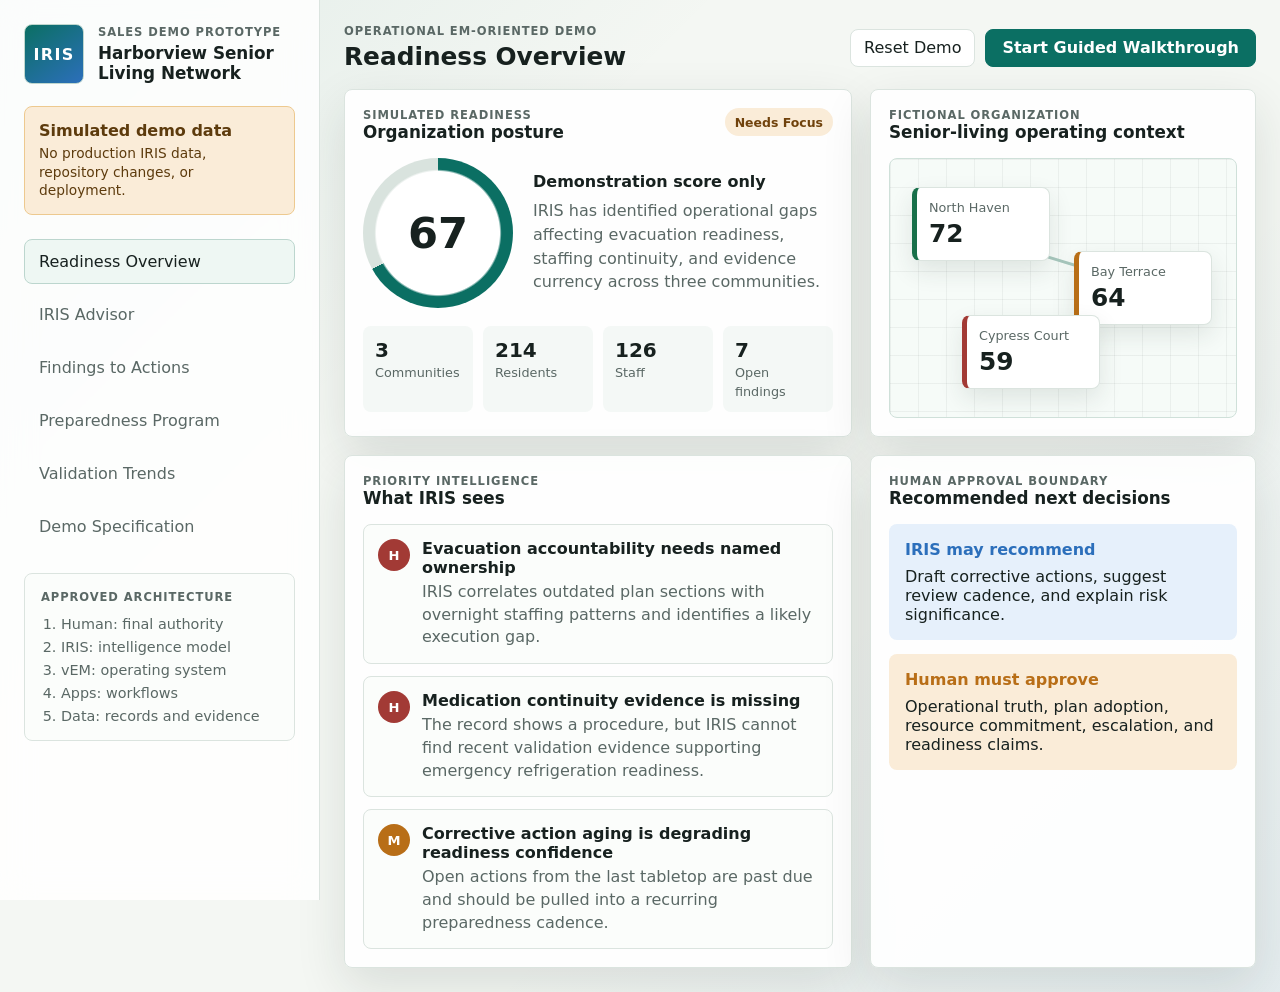
==== index.html @ 48ffd9d0 "Add files via upload" ====
<!doctype html>
<html lang="en">
  <head>
    <meta charset="UTF-8" />
    <meta name="viewport" content="width=device-width, initial-scale=1.0" />
    <title>IRIS Sales Demo Prototype</title>
    <link rel="stylesheet" href="styles.css" />
  </head>
  <body>
    <div class="app-shell">
      <aside class="sidebar" aria-label="Demo navigation">
        <div class="brand-block">
          <div class="brand-mark">IRIS</div>
          <div>
            <p class="eyebrow">Sales Demo Prototype</p>
            <h1>Harborview Senior Living Network</h1>
          </div>
        </div>

        <div class="simulation-banner">
          <strong>Simulated demo data</strong>
          <span>No production IRIS data, repository changes, or deployment.</span>
        </div>

        <nav class="nav-list">
          <button class="nav-item active" data-view="overview">Readiness Overview</button>
          <button class="nav-item" data-view="advisor">IRIS Advisor</button>
          <button class="nav-item" data-view="actions">Findings to Actions</button>
          <button class="nav-item" data-view="program">Preparedness Program</button>
          <button class="nav-item" data-view="validation">Validation Trends</button>
          <button class="nav-item" data-view="spec">Demo Specification</button>
        </nav>

        <div class="architecture-card">
          <p class="eyebrow">Approved Architecture</p>
          <ol>
            <li>Human: final authority</li>
            <li>IRIS: intelligence model</li>
            <li>vEM: operating system</li>
            <li>Apps: workflows</li>
            <li>Data: records and evidence</li>
          </ol>
        </div>
      </aside>

      <main>
        <header class="topbar">
          <div>
            <p class="eyebrow">Operational EM-Oriented Demo</p>
            <h2 id="view-title">Readiness Overview</h2>
          </div>
          <div class="topbar-actions">
            <button class="secondary-button" id="reset-demo" type="button">Reset Demo</button>
            <button class="primary-button" id="tour-toggle" type="button">Start Guided Walkthrough</button>
          </div>
        </header>

        <section class="tour-panel hidden" id="tour-panel" aria-live="polite">
          <div>
            <p class="eyebrow">Guided Sales Walkthrough</p>
            <h3 id="tour-title">Opening posture</h3>
            <p id="tour-copy"></p>
          </div>
          <div class="tour-controls">
            <button class="icon-button" id="tour-prev" type="button" aria-label="Previous walkthrough step">Prev</button>
            <span id="tour-progress"></span>
            <button class="icon-button" id="tour-next" type="button" aria-label="Next walkthrough step">Next</button>
          </div>
        </section>

        <section class="view active" id="overview" data-title="Readiness Overview">
          <div class="workspace-grid overview-grid">
            <section class="panel score-panel">
              <div class="panel-heading">
                <div>
                  <p class="eyebrow">Simulated Readiness</p>
                  <h3>Organization posture</h3>
                </div>
                <span class="status-pill warning">Needs Focus</span>
              </div>
              <div class="score-wrap">
                <div class="score-ring" style="--score: 67">
                  <span>67</span>
                </div>
                <div>
                  <p class="score-label">Demonstration score only</p>
                  <p>
                    IRIS has identified operational gaps affecting evacuation readiness,
                    staffing continuity, and evidence currency across three communities.
                  </p>
                </div>
              </div>
              <div class="metric-strip">
                <div><strong>3</strong><span>Communities</span></div>
                <div><strong>214</strong><span>Residents</span></div>
                <div><strong>126</strong><span>Staff</span></div>
                <div><strong>7</strong><span>Open findings</span></div>
              </div>
            </section>

            <section class="panel facility-panel">
              <div class="panel-heading">
                <div>
                  <p class="eyebrow">Fictional Organization</p>
                  <h3>Senior-living operating context</h3>
                </div>
              </div>
              <div class="facility-visual" role="img" aria-label="Stylized diagram of three senior living communities and their readiness condition">
                <div class="facility-node high">
                  <span>North Haven</span>
                  <strong>72</strong>
                </div>
                <div class="facility-node medium">
                  <span>Bay Terrace</span>
                  <strong>64</strong>
                </div>
                <div class="facility-node low">
                  <span>Cypress Court</span>
                  <strong>59</strong>
                </div>
                <div class="signal-line line-a"></div>
                <div class="signal-line line-b"></div>
              </div>
            </section>

            <section class="panel">
              <div class="panel-heading">
                <div>
                  <p class="eyebrow">Priority Intelligence</p>
                  <h3>What IRIS sees</h3>
                </div>
              </div>
              <div class="priority-list" id="priority-list"></div>
            </section>

            <section class="panel">
              <div class="panel-heading">
                <div>
                  <p class="eyebrow">Human Approval Boundary</p>
                  <h3>Recommended next decisions</h3>
                </div>
              </div>
              <div class="approval-lane">
                <div>
                  <span class="lane-label">IRIS may recommend</span>
                  <p>Draft corrective actions, suggest review cadence, and explain risk significance.</p>
                </div>
                <div>
                  <span class="lane-label human">Human must approve</span>
                  <p>Operational truth, plan adoption, resource commitment, escalation, and readiness claims.</p>
                </div>
              </div>
            </section>
          </div>
        </section>

        <section class="view" id="advisor" data-title="Contextual IRIS Advisor">
          <div class="workspace-grid advisor-grid">
            <section class="panel advisor-main">
              <div class="panel-heading">
                <div>
                  <p class="eyebrow">IRIS Advisor</p>
                  <h3>Contextual operational guidance</h3>
                </div>
                <span class="status-pill">Advisory Only</span>
              </div>
              <div class="advisor-transcript" id="advisor-transcript"></div>
              <div class="advisor-prompts" id="advisor-prompts"></div>
            </section>
            <section class="panel">
              <div class="panel-heading">
                <div>
                  <p class="eyebrow">Reasoning Trace</p>
                  <h3>Separated intelligence layers</h3>
                </div>
              </div>
              <div class="trace-stack">
                <div><strong>Records</strong><span>Plans, exercises, tasks, contacts</span></div>
                <div><strong>Events</strong><span>What happened operationally</span></div>
                <div><strong>Signals</strong><span>What the event may indicate</span></div>
                <div><strong>IRIS synthesis</strong><span>Explainable advisory interpretation</span></div>
                <div><strong>Human decision</strong><span>Approval, rejection, adjustment, escalation</span></div>
              </div>
            </section>
          </div>
        </section>

        <section class="view" id="actions" data-title="Findings to Actions">
          <div class="workspace-grid actions-grid">
            <section class="panel">
              <div class="panel-heading">
                <div>
                  <p class="eyebrow">Simulated Findings</p>
                  <h3>Operational gaps</h3>
                </div>
              </div>
              <div class="finding-list" id="finding-list"></div>
            </section>
            <section class="panel action-detail">
              <div class="panel-heading">
                <div>
                  <p class="eyebrow">vEM Workflow</p>
                  <h3 id="action-title">Select a finding</h3>
                </div>
              </div>
              <div id="action-detail"></div>
            </section>
          </div>
        </section>

        <section class="view" id="program" data-title="Recurring Preparedness Program">
          <div class="workspace-grid program-grid">
            <section class="panel program-board">
              <div class="panel-heading">
                <div>
                  <p class="eyebrow">Preparedness Program</p>
                  <h3>90-day operational cadence</h3>
                </div>
              </div>
              <div class="program-columns" id="program-columns"></div>
            </section>
            <section class="panel">
              <div class="panel-heading">
                <div>
                  <p class="eyebrow">Cadence Logic</p>
                  <h3>How IRIS sustains readiness</h3>
                </div>
              </div>
              <div class="cadence-list">
                <div><strong>Operational period</strong><span>Creates a reporting window and readiness snapshot.</span></div>
                <div><strong>Preparedness initiative</strong><span>Anchors a strategic improvement effort.</span></div>
                <div><strong>Evidence refresh</strong><span>Checks whether supporting documentation is current.</span></div>
                <div><strong>Leadership review</strong><span>Requires accountable human acceptance before status changes.</span></div>
              </div>
            </section>
          </div>
        </section>

        <section class="view" id="validation" data-title="Illustrative Validation Trends">
          <div class="workspace-grid validation-grid">
            <section class="panel trend-panel">
              <div class="panel-heading">
                <div>
                  <p class="eyebrow">Illustrative Trends</p>
                  <h3>Preparedness indicators over time</h3>
                </div>
                <span class="status-pill">Not Validated Claims</span>
              </div>
              <div class="trend-chart" id="trend-chart"></div>
            </section>
            <section class="panel">
              <div class="panel-heading">
                <div>
                  <p class="eyebrow">Validation Guardrails</p>
                  <h3>What this demo can and cannot claim</h3>
                </div>
              </div>
              <div class="guardrail-list">
                <div><strong>Can show</strong><span>How IRIS organizes evidence, trends, and readiness conversations.</span></div>
                <div><strong>Cannot claim</strong><span>That simulated scores are independently validated measures of real-world readiness.</span></div>
                <div><strong>Requires approval</strong><span>Any customer-facing certification, compliance assertion, or operational readiness attestation.</span></div>
              </div>
            </section>
          </div>
        </section>

        <section class="view" id="spec" data-title="Scoped Sales-Demo Specification">
          <div class="workspace-grid spec-grid">
            <section class="panel">
              <div class="panel-heading">
                <div>
                  <p class="eyebrow">Prototype Specification</p>
                  <h3>What this sales demo is</h3>
                </div>
              </div>
              <div class="spec-list">
                <div><strong>Audience</strong><span>Operational emergency-management buyers and senior-living executives.</span></div>
                <div><strong>Demo pattern</strong><span>Operational workspace with a guided sales walkthrough overlay.</span></div>
                <div><strong>Fictional account</strong><span>Harborview Senior Living Network, three communities, simulated residents and staff.</span></div>
                <div><strong>Primary story</strong><span>IRIS identifies readiness concerns, explains their significance, turns findings into actions, sustains a preparedness cadence, and tracks evidence-informed improvement.</span></div>
                <div><strong>Implementation boundary</strong><span>Standalone local prototype only. No production IRIS changes and no deployment.</span></div>
              </div>
            </section>
            <section class="panel">
              <div class="panel-heading">
                <div>
                  <p class="eyebrow">Architecture Fit</p>
                  <h3>Preserved IRIS/vEM model</h3>
                </div>
              </div>
              <div class="architecture-map">
                <div><span>Human</span><strong>Approves operational truth and decisions</strong></div>
                <div><span>IRIS</span><strong>Reasons, interprets, synthesizes, advises</strong></div>
                <div><span>vEM</span><strong>Runs workflows, records, tasks, programs, reporting</strong></div>
                <div><span>Apps</span><strong>ReadyAssess, PlanBuilder, HSEEPBuilder-style workflows</strong></div>
                <div><span>Data</span><strong>Profiles, risks, exercises, tasks, events, signals, evidence</strong></div>
              </div>
            </section>
          </div>
        </section>
      </main>
    </div>

    <script src="app.js"></script>
  </body>
</html>
---- styles.css ----
:root {
  --ink: #17211f;
  --muted: #5a6865;
  --line: #dbe4df;
  --bg: #f4f7f3;
  --panel: #ffffff;
  --accent: #0b6f63;
  --accent-2: #2c6fbb;
  --amber: #b86e17;
  --red: #a23a35;
  --green: #18704a;
  --soft-green: #e3f2eb;
  --soft-blue: #e6f0fb;
  --soft-amber: #faecd8;
  --shadow: 0 18px 50px rgba(21, 40, 35, 0.12);
}

* {
  box-sizing: border-box;
}

body {
  margin: 0;
  min-height: 100vh;
  color: var(--ink);
  background:
    linear-gradient(135deg, rgba(11, 111, 99, 0.08), transparent 32%),
    linear-gradient(315deg, rgba(44, 111, 187, 0.08), transparent 35%),
    var(--bg);
  font-family:
    Inter, ui-sans-serif, system-ui, -apple-system, BlinkMacSystemFont, "Segoe UI",
    sans-serif;
}

button {
  font: inherit;
}

.app-shell {
  display: grid;
  grid-template-columns: 320px minmax(0, 1fr);
  min-height: 100vh;
}

.sidebar {
  position: sticky;
  top: 0;
  height: 100vh;
  padding: 24px;
  border-right: 1px solid var(--line);
  background: rgba(255, 255, 255, 0.84);
  backdrop-filter: blur(16px);
  overflow-y: auto;
}

.brand-block {
  display: grid;
  grid-template-columns: 60px 1fr;
  gap: 14px;
  align-items: center;
  margin-bottom: 22px;
}

.brand-mark {
  display: grid;
  place-items: center;
  height: 60px;
  border: 1px solid #bfd7ce;
  border-radius: 8px;
  color: #ffffff;
  background: linear-gradient(145deg, #0b6f63, #2c6fbb);
  font-weight: 800;
  letter-spacing: 0.08em;
}

h1,
h2,
h3,
p {
  margin: 0;
}

h1 {
  margin-top: 4px;
  font-size: 1.05rem;
  line-height: 1.2;
}

h2 {
  margin-top: 4px;
  font-size: 1.55rem;
}

h3 {
  font-size: 1.05rem;
}

.eyebrow {
  color: var(--muted);
  font-size: 0.72rem;
  font-weight: 800;
  letter-spacing: 0.08em;
  text-transform: uppercase;
}

.simulation-banner {
  display: grid;
  gap: 4px;
  margin-bottom: 24px;
  padding: 14px;
  border: 1px solid #edc98f;
  border-radius: 8px;
  background: var(--soft-amber);
  color: #5d3b0d;
}

.simulation-banner span {
  font-size: 0.86rem;
  line-height: 1.35;
}

.nav-list {
  display: grid;
  gap: 8px;
}

.nav-item {
  width: 100%;
  padding: 12px 14px;
  border: 1px solid transparent;
  border-radius: 8px;
  color: var(--muted);
  background: transparent;
  text-align: left;
  cursor: pointer;
}

.nav-item:hover,
.nav-item.active {
  border-color: #bcd6ce;
  color: var(--ink);
  background: #eef7f3;
}

.architecture-card {
  margin-top: 24px;
  padding: 16px;
  border: 1px solid var(--line);
  border-radius: 8px;
  background: #fbfdfb;
}

.architecture-card ol {
  display: grid;
  gap: 7px;
  margin: 12px 0 0;
  padding-left: 20px;
  color: var(--muted);
  font-size: 0.9rem;
}

main {
  padding: 24px;
  min-width: 0;
}

.topbar {
  display: flex;
  justify-content: space-between;
  gap: 18px;
  align-items: center;
  margin-bottom: 18px;
}

.topbar-actions,
.tour-controls,
.advisor-prompts {
  display: flex;
  gap: 10px;
  flex-wrap: wrap;
  align-items: center;
}

.primary-button,
.secondary-button,
.icon-button,
.prompt-button {
  min-height: 38px;
  border-radius: 8px;
  cursor: pointer;
}

.primary-button {
  border: 1px solid #0b6f63;
  color: #ffffff;
  background: var(--accent);
  padding: 0 16px;
  font-weight: 700;
}

.secondary-button,
.icon-button,
.prompt-button {
  border: 1px solid var(--line);
  color: var(--ink);
  background: #ffffff;
  padding: 0 13px;
}

.tour-panel {
  display: flex;
  justify-content: space-between;
  gap: 18px;
  align-items: center;
  margin-bottom: 18px;
  padding: 16px;
  border: 1px solid #b9d0e9;
  border-radius: 8px;
  background: #edf5ff;
  box-shadow: var(--shadow);
}

.tour-panel p:last-child {
  margin-top: 6px;
  color: var(--muted);
  line-height: 1.45;
}

.hidden,
.view {
  display: none;
}

.view.active {
  display: block;
}

.workspace-grid {
  display: grid;
  gap: 18px;
}

.overview-grid {
  grid-template-columns: 1.25fr 0.95fr;
}

.advisor-grid,
.actions-grid,
.program-grid,
.validation-grid,
.spec-grid {
  grid-template-columns: minmax(0, 1.4fr) minmax(300px, 0.8fr);
}

.panel {
  min-width: 0;
  padding: 18px;
  border: 1px solid var(--line);
  border-radius: 8px;
  background: rgba(255, 255, 255, 0.92);
  box-shadow: var(--shadow);
}

.panel-heading {
  display: flex;
  justify-content: space-between;
  gap: 12px;
  align-items: start;
  margin-bottom: 16px;
}

.status-pill {
  display: inline-flex;
  align-items: center;
  min-height: 28px;
  padding: 0 10px;
  border-radius: 999px;
  color: #1b4c38;
  background: var(--soft-green);
  font-size: 0.78rem;
  font-weight: 800;
  white-space: nowrap;
}

.status-pill.warning {
  color: #70420c;
  background: var(--soft-amber);
}

.score-wrap {
  display: grid;
  grid-template-columns: 150px 1fr;
  gap: 20px;
  align-items: center;
}

.score-ring {
  --size: 150px;
  display: grid;
  place-items: center;
  width: var(--size);
  height: var(--size);
  border-radius: 50%;
  background:
    radial-gradient(circle at center, white 58%, transparent 60%),
    conic-gradient(var(--accent) calc(var(--score) * 1%), #d9e3de 0);
}

.score-ring span {
  font-size: 2.7rem;
  font-weight: 850;
}

.score-label {
  margin-bottom: 8px;
  font-weight: 800;
}

.score-wrap p:last-child {
  color: var(--muted);
  line-height: 1.48;
}

.metric-strip {
  display: grid;
  grid-template-columns: repeat(4, 1fr);
  gap: 10px;
  margin-top: 18px;
}

.metric-strip div {
  padding: 12px;
  border-radius: 8px;
  background: #f4f8f6;
}

.metric-strip strong {
  display: block;
  font-size: 1.25rem;
}

.metric-strip span {
  color: var(--muted);
  font-size: 0.8rem;
}

.facility-visual {
  position: relative;
  min-height: 260px;
  border: 1px solid #cfe0d9;
  border-radius: 8px;
  background:
    linear-gradient(90deg, rgba(23, 33, 31, 0.05) 1px, transparent 1px),
    linear-gradient(rgba(23, 33, 31, 0.05) 1px, transparent 1px),
    #f6fbf8;
  background-size: 28px 28px;
  overflow: hidden;
}

.facility-node {
  position: absolute;
  z-index: 2;
  display: grid;
  gap: 4px;
  width: 138px;
  padding: 12px;
  border: 1px solid var(--line);
  border-radius: 8px;
  background: #ffffff;
  box-shadow: 0 10px 24px rgba(35, 55, 49, 0.11);
}

.facility-node span {
  color: var(--muted);
  font-size: 0.8rem;
}

.facility-node strong {
  font-size: 1.55rem;
}

.facility-node.high {
  left: 22px;
  top: 28px;
  border-left: 5px solid var(--green);
}

.facility-node.medium {
  right: 24px;
  top: 92px;
  border-left: 5px solid var(--amber);
}

.facility-node.low {
  left: 72px;
  bottom: 28px;
  border-left: 5px solid var(--red);
}

.signal-line {
  position: absolute;
  height: 3px;
  border-radius: 999px;
  background: #a8c8be;
  transform-origin: left center;
}

.line-a {
  left: 143px;
  top: 92px;
  width: 170px;
  transform: rotate(17deg);
}

.line-b {
  left: 165px;
  bottom: 82px;
  width: 142px;
  transform: rotate(-24deg);
}

.priority-list,
.finding-list,
.advisor-transcript,
.program-columns,
.spec-list,
.guardrail-list,
.cadence-list,
.trace-stack,
.architecture-map {
  display: grid;
  gap: 12px;
}

.priority-item,
.finding-item,
.transcript-item,
.program-card,
.spec-list div,
.guardrail-list div,
.cadence-list div,
.trace-stack div,
.architecture-map div {
  padding: 14px;
  border: 1px solid var(--line);
  border-radius: 8px;
  background: #fbfdfb;
}

.priority-item strong,
.finding-item strong,
.program-card strong,
.spec-list strong,
.guardrail-list strong,
.cadence-list strong,
.trace-stack strong,
.architecture-map strong {
  display: block;
  margin-bottom: 4px;
}

.priority-item span,
.finding-item span,
.program-card span,
.spec-list span,
.guardrail-list span,
.cadence-list span,
.trace-stack span,
.architecture-map span {
  color: var(--muted);
  line-height: 1.42;
}

.priority-item {
  display: grid;
  grid-template-columns: auto 1fr;
  gap: 12px;
}

.severity {
  display: grid;
  place-items: center;
  width: 32px;
  height: 32px;
  border-radius: 50%;
  color: #ffffff;
  background: var(--accent);
  font-size: 0.82rem;
  font-weight: 900;
}

.severity.high {
  background: var(--red);
}

.severity.medium {
  background: var(--amber);
}

.approval-lane {
  display: grid;
  gap: 14px;
}

.approval-lane div {
  padding: 16px;
  border-radius: 8px;
  background: var(--soft-blue);
}

.approval-lane div:last-child {
  background: var(--soft-amber);
}

.lane-label {
  display: block;
  margin-bottom: 8px;
  color: var(--accent-2);
  font-weight: 850;
}

.lane-label.human {
  color: var(--amber);
}

.advisor-main {
  min-height: 590px;
}

.advisor-transcript {
  margin-bottom: 16px;
}

.transcript-item {
  max-width: 760px;
}

.transcript-item.user {
  margin-left: auto;
  background: #eef7f3;
}

.transcript-item strong {
  display: block;
  margin-bottom: 6px;
}

.transcript-item p {
  color: var(--muted);
  line-height: 1.5;
}

.prompt-button {
  min-height: 40px;
}

.finding-item {
  cursor: pointer;
}

.finding-item.active {
  border-color: #88b9aa;
  background: #eef7f3;
}

.finding-meta {
  display: flex;
  gap: 8px;
  flex-wrap: wrap;
  margin-top: 10px;
}

.tag {
  padding: 4px 8px;
  border-radius: 999px;
  background: #eef2f0;
  color: #3d4d49;
  font-size: 0.74rem;
  font-weight: 750;
}

.action-detail-body {
  display: grid;
  gap: 14px;
}

.workflow-step {
  padding: 14px;
  border-left: 4px solid var(--accent);
  border-radius: 8px;
  background: #f8fbfa;
}

.workflow-step.approval {
  border-left-color: var(--amber);
  background: #fff8ee;
}

.program-columns {
  grid-template-columns: repeat(3, 1fr);
  align-items: start;
}

.program-column {
  display: grid;
  gap: 10px;
  min-height: 420px;
  padding: 12px;
  border: 1px solid var(--line);
  border-radius: 8px;
  background: #f7faf8;
}

.program-column h4 {
  margin: 0;
  font-size: 0.9rem;
}

.program-card {
  background: #ffffff;
}

.trend-chart {
  display: grid;
  gap: 18px;
}

.trend-row {
  display: grid;
  grid-template-columns: 190px 1fr 44px;
  gap: 12px;
  align-items: center;
}

.trend-row span {
  color: var(--muted);
  font-size: 0.9rem;
}

.trend-track {
  position: relative;
  height: 36px;
  border-radius: 999px;
  background: #e8efec;
  overflow: hidden;
}

.trend-fill {
  height: 100%;
  border-radius: inherit;
  background: linear-gradient(90deg, var(--accent), var(--accent-2));
}

.trend-start {
  position: absolute;
  top: 8px;
  width: 2px;
  height: 20px;
  background: rgba(255, 255, 255, 0.95);
}

.architecture-map div {
  display: grid;
  grid-template-columns: 100px 1fr;
  gap: 12px;
  align-items: center;
}

.architecture-map span {
  color: var(--accent);
  font-weight: 850;
}

@media (max-width: 980px) {
  .app-shell {
    grid-template-columns: 1fr;
  }

  .sidebar {
    position: static;
    height: auto;
  }

  .nav-list {
    grid-template-columns: repeat(2, minmax(0, 1fr));
  }

  .overview-grid,
  .advisor-grid,
  .actions-grid,
  .program-grid,
  .validation-grid,
  .spec-grid {
    grid-template-columns: 1fr;
  }
}

@media (max-width: 680px) {
  main,
  .sidebar {
    padding: 16px;
  }

  .topbar,
  .tour-panel,
  .score-wrap {
    display: grid;
  }

  .nav-list,
  .metric-strip,
  .program-columns {
    grid-template-columns: 1fr;
  }

  .trend-row {
    grid-template-columns: 1fr;
  }

  .architecture-map div {
    grid-template-columns: 1fr;
  }
}
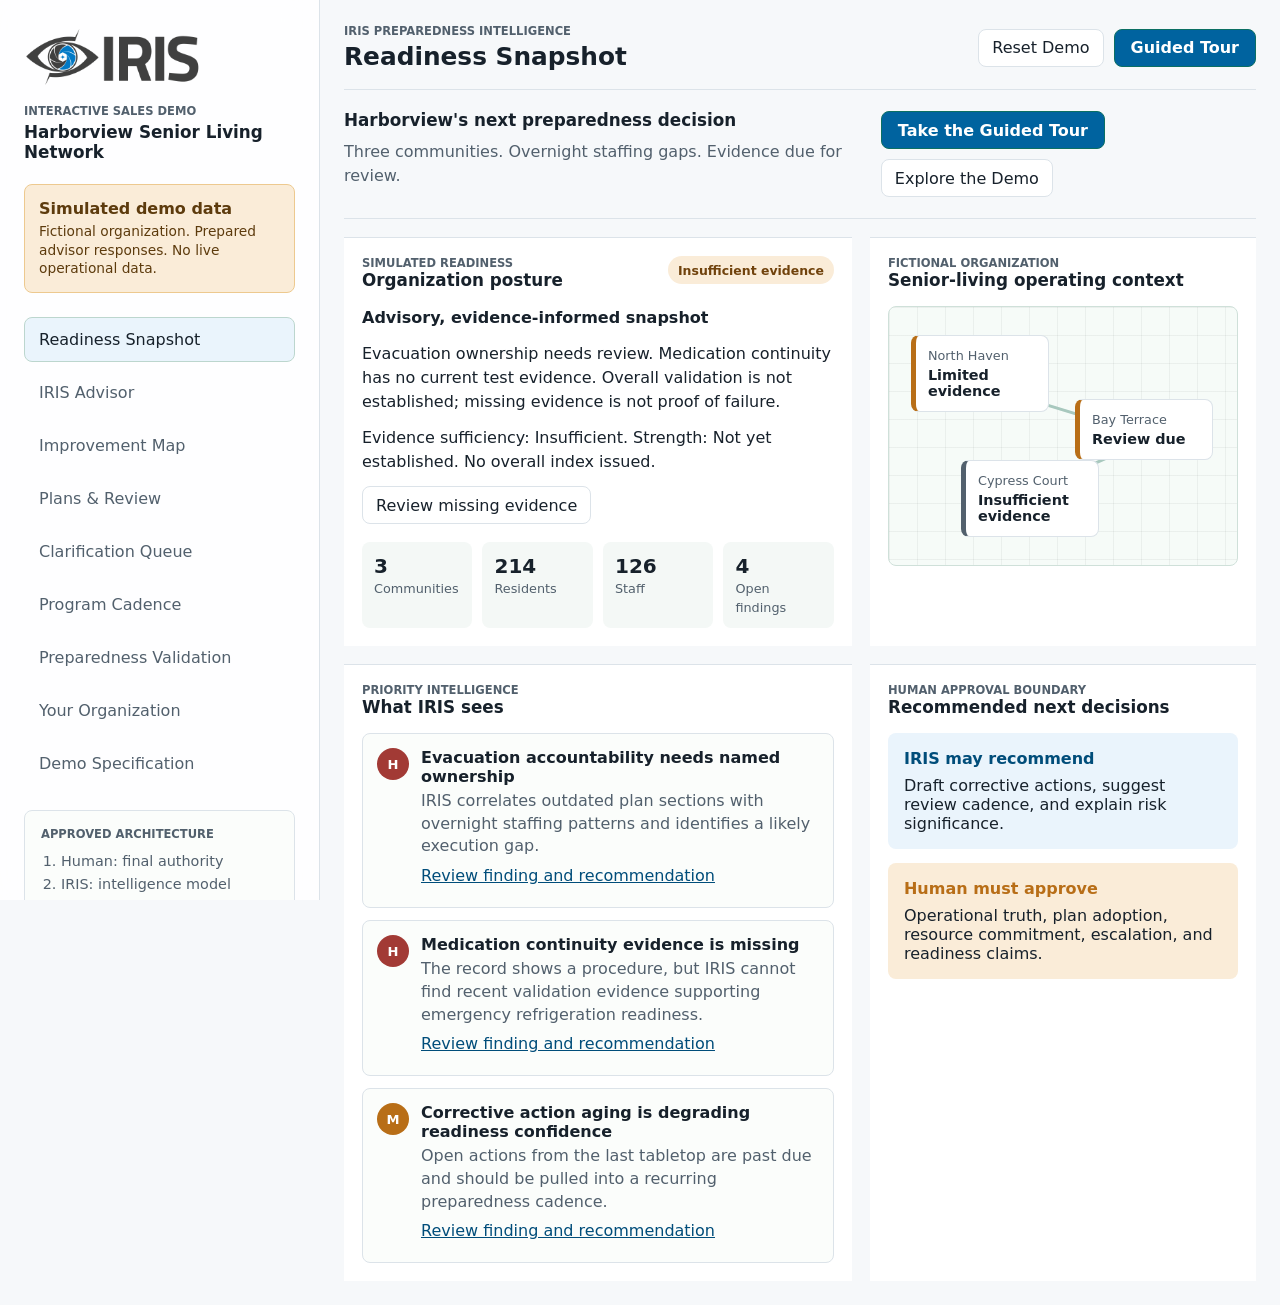
==== commit 90943460: "Add files via upload" ====
--- a/index.html
+++ b/index.html
@@ -3,31 +3,35 @@
   <head>
     <meta charset="UTF-8" />
     <meta name="viewport" content="width=device-width, initial-scale=1.0" />
-    <title>IRIS Sales Demo Prototype</title>
+    <title>IRIS | Senior Living Preparedness Demo</title>
+    <meta name="description" content="Explore IRIS preparedness intelligence and vEM workflows through a fictional senior-living organization. All data and advisor responses are simulated." />
     <link rel="stylesheet" href="styles.css" />
   </head>
   <body>
     <div class="app-shell">
       <aside class="sidebar" aria-label="Demo navigation">
         <div class="brand-block">
-          <div class="brand-mark">IRIS</div>
+          <img class="brand-logo" src="assets/iris-logo.png" alt="IRIS - Instinct Ready Intelligence System" />
           <div>
-            <p class="eyebrow">Sales Demo Prototype</p>
+            <p class="eyebrow">Interactive Sales Demo</p>
             <h1>Harborview Senior Living Network</h1>
           </div>
         </div>
 
         <div class="simulation-banner">
           <strong>Simulated demo data</strong>
-          <span>No production IRIS data, repository changes, or deployment.</span>
+          <span>Fictional organization. Prepared advisor responses. No live operational data.</span>
         </div>
 
         <nav class="nav-list">
-          <button class="nav-item active" data-view="overview">Readiness Overview</button>
+          <button class="nav-item active" data-view="overview">Readiness Snapshot</button>
           <button class="nav-item" data-view="advisor">IRIS Advisor</button>
-          <button class="nav-item" data-view="actions">Findings to Actions</button>
-          <button class="nav-item" data-view="program">Preparedness Program</button>
-          <button class="nav-item" data-view="validation">Validation Trends</button>
+          <button class="nav-item" data-view="actions">Improvement Map</button>
+          <button class="nav-item" data-view="plans">Plans &amp; Review</button>
+          <button class="nav-item" data-view="clarification">Clarification Queue</button>
+          <button class="nav-item" data-view="program">Program Cadence</button>
+          <button class="nav-item" data-view="validation">Preparedness Validation</button>
+          <button class="nav-item" data-view="conversation">Your Organization</button>
           <button class="nav-item" data-view="spec">Demo Specification</button>
         </nav>
 
@@ -46,29 +50,40 @@
       <main>
         <header class="topbar">
           <div>
-            <p class="eyebrow">Operational EM-Oriented Demo</p>
-            <h2 id="view-title">Readiness Overview</h2>
+            <p class="eyebrow">IRIS Preparedness Intelligence</p>
+            <h2 id="view-title" tabindex="-1">Readiness Snapshot</h2>
           </div>
           <div class="topbar-actions">
             <button class="secondary-button" id="reset-demo" type="button">Reset Demo</button>
-            <button class="primary-button" id="tour-toggle" type="button">Start Guided Walkthrough</button>
+            <button class="primary-button" id="tour-toggle" type="button">Guided Tour</button>
           </div>
         </header>
+
+        <section class="entry-band" id="entry-band" aria-label="Demo experience">
+          <div>
+            <h3>Harborview's next preparedness decision</h3>
+            <p>Three communities. Overnight staffing gaps. Evidence due for review.</p>
+          </div>
+          <div class="topbar-actions">
+            <button class="primary-button" id="start-tour" type="button">Take the Guided Tour</button>
+            <button class="secondary-button" id="explore-demo" type="button">Explore the Demo</button>
+          </div>
+        </section>
 
         <section class="tour-panel hidden" id="tour-panel" aria-live="polite">
           <div>
-            <p class="eyebrow">Guided Sales Walkthrough</p>
+            <p class="eyebrow">Harborview's Preparedness Story</p>
             <h3 id="tour-title">Opening posture</h3>
             <p id="tour-copy"></p>
           </div>
           <div class="tour-controls">
-            <button class="icon-button" id="tour-prev" type="button" aria-label="Previous walkthrough step">Prev</button>
+            <button class="icon-button" id="tour-prev" type="button" aria-label="Previous walkthrough step" title="Previous step">&#8592;</button>
             <span id="tour-progress"></span>
-            <button class="icon-button" id="tour-next" type="button" aria-label="Next walkthrough step">Next</button>
-          </div>
-        </section>
-
-        <section class="view active" id="overview" data-title="Readiness Overview">
+            <button class="icon-button" id="tour-next" type="button" aria-label="Next walkthrough step" title="Next step">&#8594;</button>
+          </div>
+        </section>
+
+        <section class="view active" id="overview" data-title="Readiness Snapshot">
           <div class="workspace-grid overview-grid">
             <section class="panel score-panel">
               <div class="panel-heading">
@@ -76,25 +91,24 @@
                   <p class="eyebrow">Simulated Readiness</p>
                   <h3>Organization posture</h3>
                 </div>
-                <span class="status-pill warning">Needs Focus</span>
+                <span class="status-pill warning">Insufficient evidence</span>
               </div>
               <div class="score-wrap">
-                <div class="score-ring" style="--score: 67">
-                  <span>67</span>
-                </div>
-                <div>
-                  <p class="score-label">Demonstration score only</p>
+                <div>
+                  <p class="score-label">Advisory, evidence-informed snapshot</p>
                   <p>
-                    IRIS has identified operational gaps affecting evacuation readiness,
-                    staffing continuity, and evidence currency across three communities.
+                    Evacuation ownership needs review. Medication continuity has no current test evidence.
+                    Overall validation is not established; missing evidence is not proof of failure.
                   </p>
+                  <p>Evidence sufficiency: Insufficient. Strength: Not yet established. No overall index issued.</p>
+                  <button class="secondary-button" data-go="clarification">Review missing evidence</button>
                 </div>
               </div>
               <div class="metric-strip">
                 <div><strong>3</strong><span>Communities</span></div>
                 <div><strong>214</strong><span>Residents</span></div>
                 <div><strong>126</strong><span>Staff</span></div>
-                <div><strong>7</strong><span>Open findings</span></div>
+                <div><strong>4</strong><span>Open findings</span></div>
               </div>
             </section>
 
@@ -105,18 +119,18 @@
                   <h3>Senior-living operating context</h3>
                 </div>
               </div>
-              <div class="facility-visual" role="img" aria-label="Stylized diagram of three senior living communities and their readiness condition">
+              <div class="facility-visual" role="img" aria-label="Three fictional communities: North Haven has limited evidence, Bay Terrace has a review due, and Cypress Court has insufficient evidence">
                 <div class="facility-node high">
                   <span>North Haven</span>
-                  <strong>72</strong>
+                  <strong>Limited evidence</strong>
                 </div>
                 <div class="facility-node medium">
                   <span>Bay Terrace</span>
-                  <strong>64</strong>
+                  <strong>Review due</strong>
                 </div>
                 <div class="facility-node low">
                   <span>Cypress Court</span>
-                  <strong>59</strong>
+                  <strong>Insufficient evidence</strong>
                 </div>
                 <div class="signal-line line-a"></div>
                 <div class="signal-line line-b"></div>
@@ -164,7 +178,8 @@
                 </div>
                 <span class="status-pill">Advisory Only</span>
               </div>
-              <div class="advisor-transcript" id="advisor-transcript"></div>
+              <p class="advisor-label">Simulated advisor responses</p>
+              <div class="advisor-transcript" id="advisor-transcript" aria-live="polite"></div>
               <div class="advisor-prompts" id="advisor-prompts"></div>
             </section>
             <section class="panel">
@@ -185,7 +200,7 @@
           </div>
         </section>
 
-        <section class="view" id="actions" data-title="Findings to Actions">
+        <section class="view" id="actions" data-title="Improvement Map">
           <div class="workspace-grid actions-grid">
             <section class="panel">
               <div class="panel-heading">
@@ -208,7 +223,36 @@
           </div>
         </section>
 
-        <section class="view" id="program" data-title="Recurring Preparedness Program">
+        <section class="view" id="plans" data-title="Plans & Review">
+          <section class="panel">
+            <p class="eyebrow">Harborview / Evacuation capability / Simulated plan record</p>
+            <h3>Emergency Operations Plan</h3>
+            <div class="trace-stack">
+              <div><strong>Plan lifecycle: Active</strong><span>Owner: Community administrators. Scope: All three communities.</span></div>
+              <div><strong>Review condition: Overdue</strong><span>Review due: September 30, 2026. This does not change the active plan's lifecycle.</span></div>
+              <div><strong>Authoritative document: EOP v2.1</strong><span>Human-authored; adopted November 10, 2025. An IRIS draft never replaces this version without adoption.</span></div>
+            </div>
+            <button class="secondary-button" data-source="plan">Open document evidence</button>
+            <button class="secondary-button" data-go="validation">Evacuation capability</button>
+            <div id="plan-review" class="trace-stack" aria-live="polite"></div>
+            <div class="topbar-actions"><button class="primary-button" id="review-next">Begin simulated review</button><button class="secondary-button" id="review-reset">Reset review</button></div>
+          </section>
+        </section>
+
+        <section class="view" id="clarification" data-title="Clarification Queue">
+          <section class="panel">
+            <p class="eyebrow">Simulated uncertainty / Medication continuity</p>
+            <h3>What evidence is available for emergency refrigeration?</h3>
+            <p>The procedure is documented, but a recent performance test was not supplied. IRIS cannot infer that refrigeration will work or that it has failed.</p>
+            <button class="secondary-button" data-source="cold-chain">Open source record</button>
+            <fieldset><legend>Demo administrator response</legend><label><input type="radio" name="clarification-response" value="unknown" checked /> Unknown / not yet provided</label><label><input type="radio" name="clarification-response" value="reported" /> Staff reports that a test occurred; record unavailable</label></fieldset>
+            <button class="primary-button" id="save-clarification">Confirm simulated response</button>
+            <p id="clarification-result" aria-live="polite">Unresolved. Direct performance evidence is missing.</p>
+            <button class="secondary-button" data-go="actions">Related improvement recommendation</button>
+          </section>
+        </section>
+
+        <section class="view" id="program" data-title="Program Cadence">
           <div class="workspace-grid program-grid">
             <section class="panel program-board">
               <div class="panel-heading">
@@ -236,17 +280,29 @@
           </div>
         </section>
 
-        <section class="view" id="validation" data-title="Illustrative Validation Trends">
+        <section class="view" id="validation" data-title="Preparedness Validation">
+          <section class="panel">
+            <p class="eyebrow">Simulated critical capability</p>
+            <h3>Evacuation and resident accountability</h3>
+            <p>Capability progression: Defined. Evidence sufficiency: Limited. Organizational validation decision: Not yet established.</p>
+            <p>Defined → Trained → Exercised → Demonstrated → Improved → Sustained</p>
+            <p>The June tabletop exposed missing overnight ownership. Participation alone does not demonstrate successful evacuation. A corrected matrix needs implementation evidence and a relevant retest before improvement can be validated.</p>
+            <button class="secondary-button" data-source="exercise">Exercise observation</button>
+            <button class="secondary-button" data-go="plans">Related plan</button>
+            <button class="secondary-button" data-go="actions">Related improvement</button>
+            <div id="validation-dimensions" class="trace-stack"></div>
+          </section>
           <div class="workspace-grid validation-grid">
             <section class="panel trend-panel">
               <div class="panel-heading">
                 <div>
                   <p class="eyebrow">Illustrative Trends</p>
-                  <h3>Preparedness indicators over time</h3>
+                  <h3>Activity indicators, not a validation score</h3>
                 </div>
                 <span class="status-pill">Not Validated Claims</span>
               </div>
               <div class="trend-chart" id="trend-chart"></div>
+              <p class="demo-footnote">Illustrative prior-period to current-period activity ratios, not Harborview results. Evidence currency falls as records age. Completed work still needs retesting; AI inference earns no validation credit.</p>
             </section>
             <section class="panel">
               <div class="panel-heading">
@@ -258,7 +314,7 @@
               <div class="guardrail-list">
                 <div><strong>Can show</strong><span>How IRIS organizes evidence, trends, and readiness conversations.</span></div>
                 <div><strong>Cannot claim</strong><span>That simulated scores are independently validated measures of real-world readiness.</span></div>
-                <div><strong>Requires approval</strong><span>Any customer-facing certification, compliance assertion, or operational readiness attestation.</span></div>
+                <div><strong>Human decision</strong><span>Evidence-based validation requires an authorized review. Approval alone cannot create evidence; IRIS does not certify compliance or guarantee readiness.</span></div>
               </div>
             </section>
           </div>
@@ -278,7 +334,7 @@
                 <div><strong>Demo pattern</strong><span>Operational workspace with a guided sales walkthrough overlay.</span></div>
                 <div><strong>Fictional account</strong><span>Harborview Senior Living Network, three communities, simulated residents and staff.</span></div>
                 <div><strong>Primary story</strong><span>IRIS identifies readiness concerns, explains their significance, turns findings into actions, sustains a preparedness cadence, and tracks evidence-informed improvement.</span></div>
-                <div><strong>Implementation boundary</strong><span>Standalone local prototype only. No production IRIS changes and no deployment.</span></div>
+                <div><strong>Implementation boundary</strong><span>Standalone public sales demo with simulated data and prepared advisor responses. No connection to production IRIS.</span></div>
               </div>
             </section>
             <section class="panel">
@@ -298,9 +354,27 @@
             </section>
           </div>
         </section>
+
+        <section class="view" id="conversation" data-title="IRIS for Your Organization">
+          <section class="conversation-band">
+            <p class="eyebrow">Your Preparedness Program</p>
+            <h3>Join the IRIS waitlist</h3>
+            <p>Stay informed about IRIS availability for your organization's preparedness program.</p>
+            <p>IRIS intelligence and vEM workflows support clearer priorities, accountable follow-through, and evidence reviews, with your team retaining approval authority.</p>
+            <div class="topbar-actions">
+              <a class="primary-button hidden" id="waitlist-link" rel="noopener noreferrer" target="_blank">Join the Waitlist</a>
+              <a class="secondary-button hidden" id="preorder-link" rel="noopener noreferrer" target="_blank">Preorder at a Discount</a>
+            </div>
+            <p class="hidden" id="preorder-offer"></p>
+            <button class="secondary-button" id="continue-exploring" type="button">Return to Readiness</button>
+          </section>
+          <p class="demo-footnote">Harborview and all results are fictional. Illustrative trends are not real customer outcomes or validated readiness claims.</p>
+        </section>
       </main>
     </div>
-
+    <dialog id="evidence-dialog" aria-labelledby="evidence-title"><h3 id="evidence-title"></h3><div id="evidence-body"></div><form method="dialog"><button class="secondary-button">Close evidence</button></form></dialog>
+
+    <script src="demo-config.js"></script>
     <script src="app.js"></script>
   </body>
 </html>
--- a/styles.css
+++ b/styles.css
@@ -1,18 +1,18 @@
 :root {
-  --ink: #17211f;
-  --muted: #5a6865;
-  --line: #dbe4df;
-  --bg: #f4f7f3;
+  --ink: #17212b;
+  --muted: #52606d;
+  --line: #dce3e9;
+  --bg: #f6f8fa;
   --panel: #ffffff;
-  --accent: #0b6f63;
-  --accent-2: #2c6fbb;
+  --accent: #00639f;
+  --accent-2: #004d7a;
   --amber: #b86e17;
   --red: #a23a35;
   --green: #18704a;
   --soft-green: #e3f2eb;
-  --soft-blue: #e6f0fb;
+  --soft-blue: #eaf4fc;
   --soft-amber: #faecd8;
-  --shadow: 0 18px 50px rgba(21, 40, 35, 0.12);
+  --shadow: none;
 }
 
 * {
@@ -23,10 +23,7 @@
   margin: 0;
   min-height: 100vh;
   color: var(--ink);
-  background:
-    linear-gradient(135deg, rgba(11, 111, 99, 0.08), transparent 32%),
-    linear-gradient(315deg, rgba(44, 111, 187, 0.08), transparent 35%),
-    var(--bg);
+  background: var(--bg);
   font-family:
     Inter, ui-sans-serif, system-ui, -apple-system, BlinkMacSystemFont, "Segoe UI",
     sans-serif;
@@ -55,7 +52,7 @@
 
 .brand-block {
   display: grid;
-  grid-template-columns: 60px 1fr;
+  grid-template-columns: 1fr;
   gap: 14px;
   align-items: center;
   margin-bottom: 22px;
@@ -70,8 +67,10 @@
   color: #ffffff;
   background: linear-gradient(145deg, #0b6f63, #2c6fbb);
   font-weight: 800;
-  letter-spacing: 0.08em;
-}
+  letter-spacing: 0;
+}
+
+.brand-logo { width: 176px; height: 66px; object-fit: contain; object-position: left; }
 
 h1,
 h2,
@@ -99,7 +98,7 @@
   color: var(--muted);
   font-size: 0.72rem;
   font-weight: 800;
-  letter-spacing: 0.08em;
+  letter-spacing: 0;
   text-transform: uppercase;
 }
 
@@ -139,7 +138,7 @@
 .nav-item.active {
   border-color: #bcd6ce;
   color: var(--ink);
-  background: #eef7f3;
+  background: var(--soft-blue);
 }
 
 .architecture-card {
@@ -226,9 +225,83 @@
   line-height: 1.45;
 }
 
-.hidden,
+.hidden {
+  display: none !important;
+}
+
 .view {
   display: none;
+}
+
+.entry-band,
+.conversation-band {
+  padding: 20px 0;
+  margin-bottom: 18px;
+  border-block: 1px solid var(--line);
+}
+
+.entry-band {
+  display: flex;
+  align-items: center;
+  justify-content: space-between;
+  gap: 20px;
+}
+
+.entry-band p,
+.conversation-band p,
+.demo-footnote,
+.advisor-label {
+  margin-block: 10px;
+  color: var(--muted);
+  line-height: 1.5;
+}
+
+.conversation-band h3 {
+  font-size: 1.6rem;
+}
+
+.conversation-band > p {
+  max-width: 640px;
+}
+
+a.primary-button,
+a.secondary-button {
+  display: inline-flex;
+  align-items: center;
+  text-decoration: none;
+  margin: 10px 8px 10px 0;
+}
+
+button:disabled {
+  opacity: 0.45;
+  cursor: default;
+}
+
+button:focus-visible,
+a:focus-visible,
+.finding-item:focus-visible {
+  outline: 3px solid var(--accent-2);
+  outline-offset: 3px;
+}
+
+.icon-button {
+  min-width: 44px;
+}
+
+button,
+a,
+h1,
+h2,
+h3,
+p {
+  overflow-wrap: anywhere;
+}
+
+@media (max-width: 980px) {
+  .entry-band {
+    align-items: start;
+    flex-direction: column;
+  }
 }
 
 .view.active {
@@ -255,9 +328,10 @@
 .panel {
   min-width: 0;
   padding: 18px;
-  border: 1px solid var(--line);
-  border-radius: 8px;
-  background: rgba(255, 255, 255, 0.92);
+  border: 0;
+  border-top: 1px solid var(--line);
+  border-radius: 0;
+  background: var(--panel);
   box-shadow: var(--shadow);
 }
 
@@ -376,13 +450,13 @@
 }
 
 .facility-node strong {
-  font-size: 1.55rem;
+  font-size: 0.9rem;
 }
 
 .facility-node.high {
   left: 22px;
   top: 28px;
-  border-left: 5px solid var(--green);
+  border-left: 5px solid var(--amber);
 }
 
 .facility-node.medium {
@@ -394,7 +468,7 @@
 .facility-node.low {
   left: 72px;
   bottom: 28px;
-  border-left: 5px solid var(--red);
+  border-left: 5px solid var(--muted);
 }
 
 .signal-line {
@@ -627,7 +701,7 @@
 
 .trend-row {
   display: grid;
-  grid-template-columns: 190px 1fr 44px;
+  grid-template-columns: 160px minmax(40px, 1fr) 100px;
   gap: 12px;
   align-items: center;
 }
@@ -648,8 +722,23 @@
 .trend-fill {
   height: 100%;
   border-radius: inherit;
-  background: linear-gradient(90deg, var(--accent), var(--accent-2));
-}
+  background: var(--accent);
+}
+
+.score-wrap { display: block; }
+.score-wrap p, #plans p, #clarification p, #validation > .panel p { margin-block: 12px; line-height: 1.5; }
+.source-link { color: var(--accent-2); background: transparent; border: 0; text-decoration: underline; padding: 8px 0; margin-right: 14px; cursor: pointer; text-align: left; }
+fieldset { border: 1px solid var(--line); margin-block: 20px; padding: 16px; }
+fieldset label { display: block; margin-block: 12px; }
+input[type="checkbox"], input[type="radio"] { width: 18px; height: 18px; accent-color: var(--accent); vertical-align: middle; }
+dialog { width: min(600px, calc(100% - 32px)); max-height: 85vh; overflow: auto; border: 1px solid var(--line); border-radius: 6px; padding: 24px; color: var(--ink); }
+dialog::backdrop { background: rgba(15, 23, 42, 0.45); }
+dialog p, dialog form { margin-top: 16px; line-height: 1.5; }
+dialog dt { font-weight: 700; margin-top: 12px; }
+dialog dd { margin-left: 0; }
+.action-history { padding-left: 22px; line-height: 1.6; font-size: 0.85rem; }
+.facility-node { box-shadow: none; }
+@media (prefers-reduced-motion: reduce) { *, *::before, *::after { animation: none !important; transition: none !important; scroll-behavior: auto !important; } }
 
 .trend-start {
   position: absolute;
